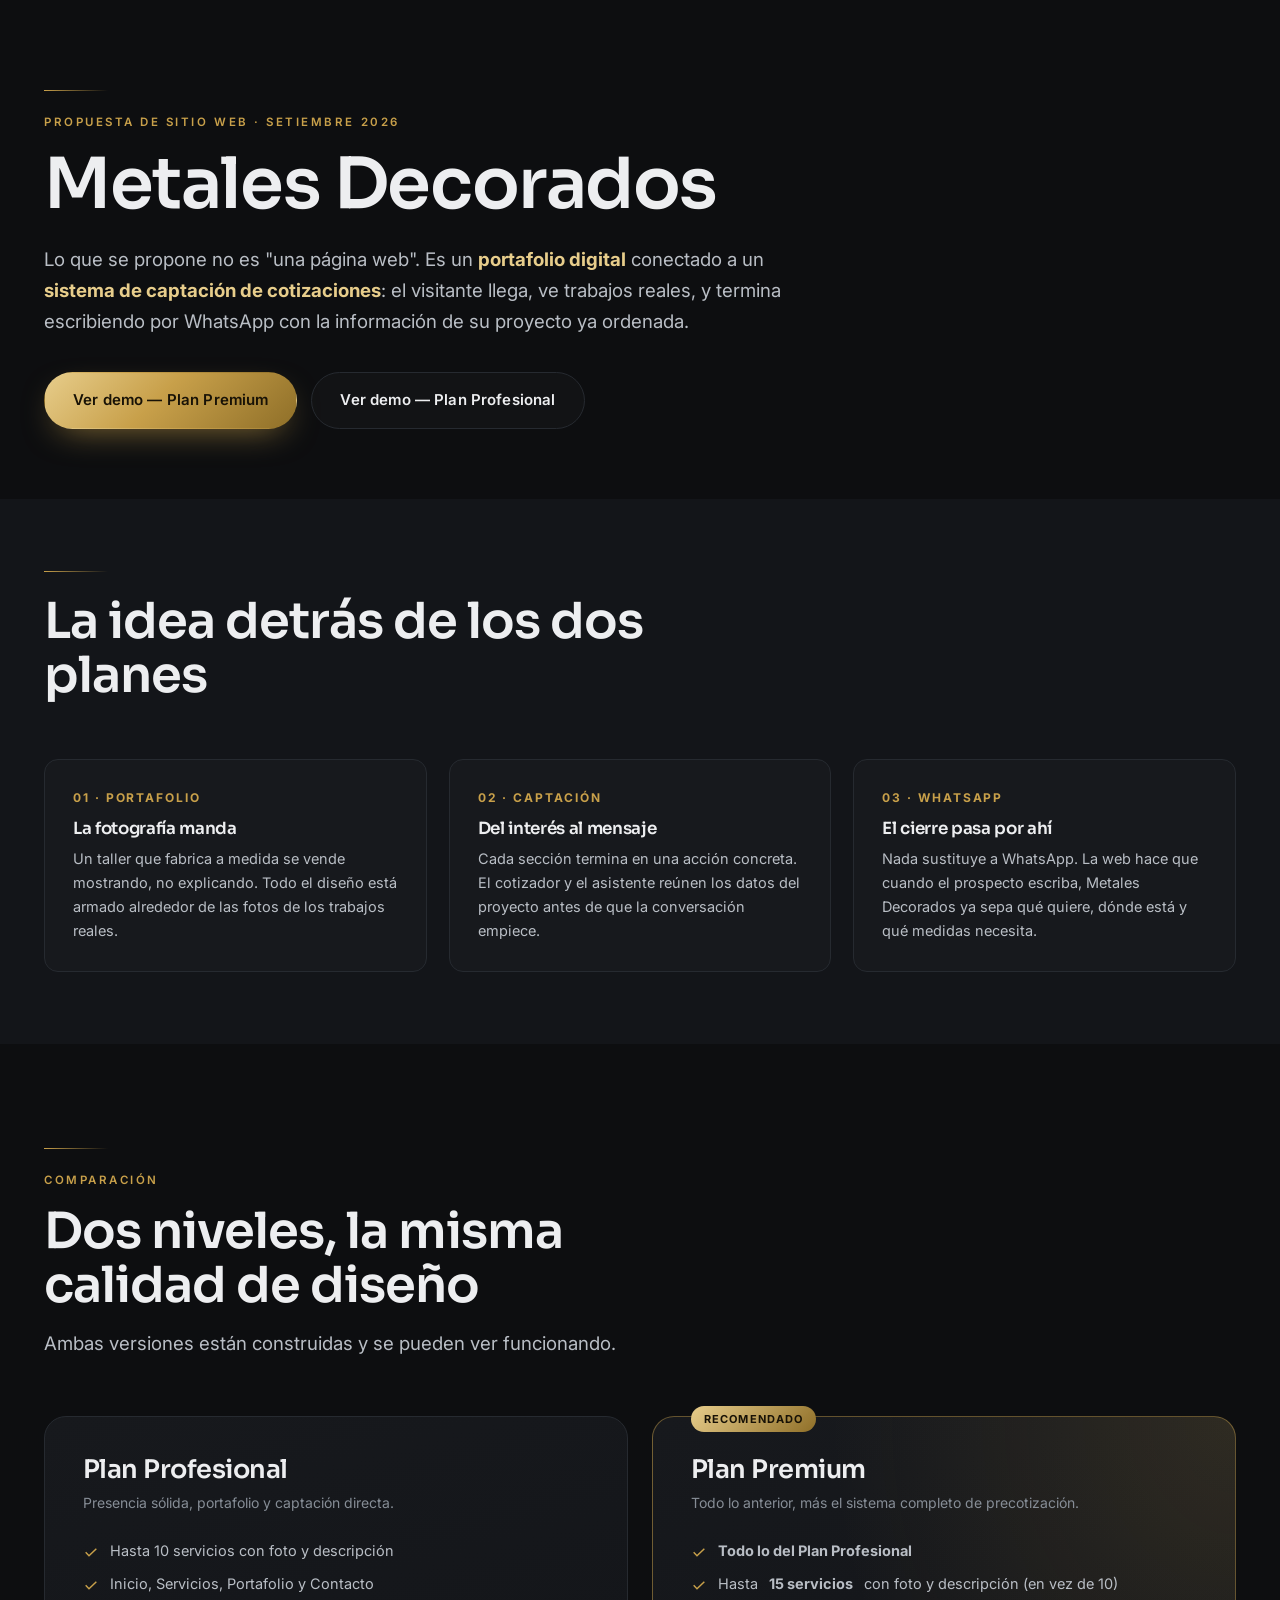
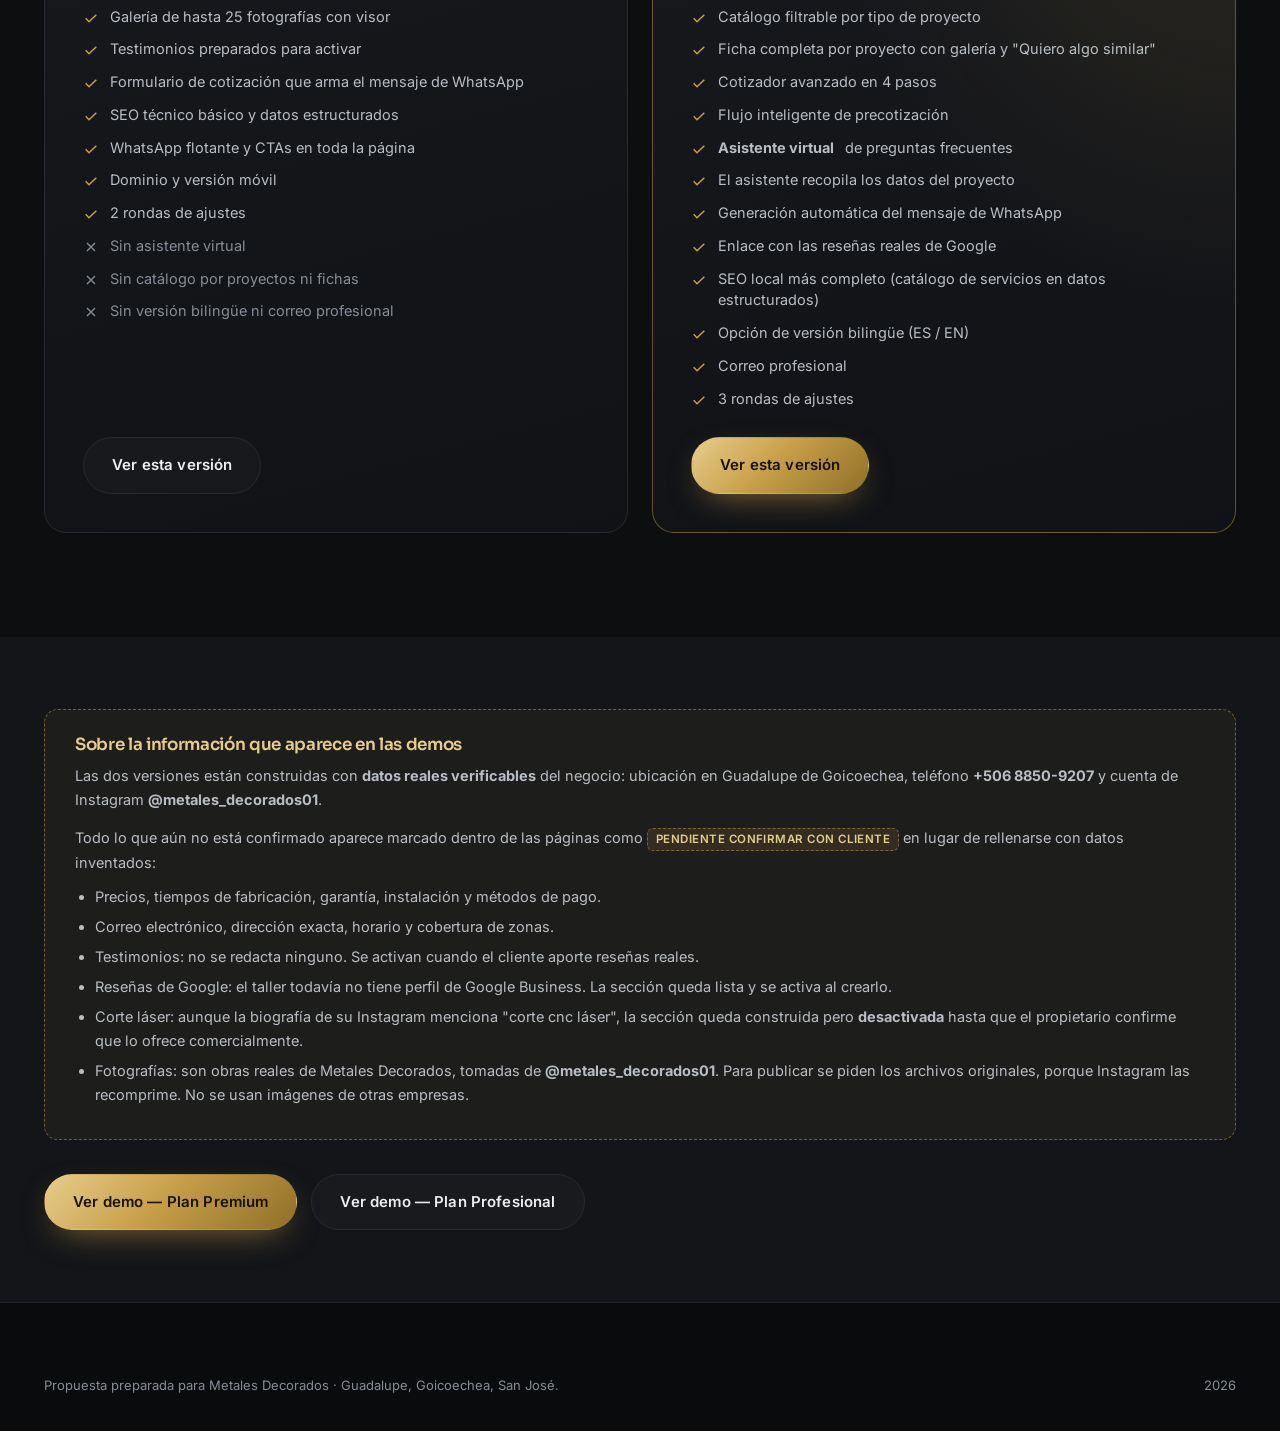
==== index.html @ 017cddbb "Primer commit: Metales Decorados — sitio de hierro forjado y corte CNC láser con demos profesional y" ====
<!DOCTYPE html>
<html lang="es-CR">
<head>
<meta charset="utf-8">
<meta name="viewport" content="width=device-width, initial-scale=1">
<link rel="icon" href="data:image/svg+xml,%3Csvg xmlns='http://www.w3.org/2000/svg' viewBox='0 0 64 64'%3E%3Crect width='64' height='64' rx='14' fill='%2317191d'/%3E%3Ctext x='32' y='42' font-family='Arial,sans-serif' font-size='26' font-weight='700' text-anchor='middle' fill='%23c8a04a'%3EMD%3C/text%3E%3C/svg%3E">
<title>Propuesta web — Metales Decorados</title>
<meta name="robots" content="noindex,nofollow">
<link rel="preconnect" href="https://fonts.googleapis.com">
<link rel="preconnect" href="https://fonts.gstatic.com" crossorigin>
<link href="https://fonts.googleapis.com/css2?family=Sora:wght@400;500;600;700&family=Inter:wght@400;500;600&display=swap" rel="stylesheet">
<link rel="stylesheet" href="assets/core.css">
<style>
  .portada{ padding:90px 0 70px; }
  .planes{ display:grid; grid-template-columns:1fr 1fr; gap:24px; align-items:start; }
  @media (max-width:900px){ .planes{ grid-template-columns:1fr; } }

  .plan{
    border:1px solid var(--line); border-radius:var(--radius-lg); padding:38px;
    background:linear-gradient(165deg,var(--panel),#101216); position:relative;
    display:flex; flex-direction:column; height:100%;
  }
  .plan--top{
    border-color:rgba(200,160,74,.45);
    background:
      radial-gradient(120% 120% at 100% 0%, rgba(200,160,74,.14), transparent 58%),
      linear-gradient(165deg,var(--panel),#101216);
  }
  .plan__badge{
    position:absolute; top:-11px; left:38px;
    background:linear-gradient(135deg,var(--brass-hi),var(--brass-lo)); color:#181206;
    font-size:11px; font-weight:700; letter-spacing:.1em; text-transform:uppercase;
    padding:4px 13px; border-radius:100px;
  }
  .plan h3{ font-size:1.6rem; margin-bottom:8px; }
  .plan__sub{ color:var(--tx-3); font-size:14px; margin:0 0 26px; }
  .plan ul{ list-style:none; margin:0 0 28px; padding:0; display:flex; flex-direction:column; gap:11px; flex:1; }
  .plan li{ display:flex; gap:11px; font-size:14.5px; color:var(--tx-2); line-height:1.5; }
  .plan li svg{ flex:none; margin-top:4px; }
  .plan li.no{ color:var(--tx-3); }
  .plan li.no svg{ color:var(--tx-3); }
  .plan li svg.si{ color:var(--brass); }
  .plan__foot{ display:flex; gap:12px; flex-wrap:wrap; }

  .porque{ display:grid; grid-template-columns:repeat(3,1fr); gap:22px; }
  @media (max-width:820px){ .porque{ grid-template-columns:1fr; } }
  .porque > div{
    border:1px solid var(--line); border-radius:var(--radius); padding:28px;
    background:var(--panel);
  }
  .porque h4{ font-family:var(--ff-display); font-size:1.05rem; margin-bottom:9px; font-weight:600; }
  .porque p{ margin:0; color:var(--tx-2); font-size:14.5px; }
  .porque b{ color:var(--brass); font-size:12px; letter-spacing:.16em; text-transform:uppercase; display:block; margin-bottom:12px; }

  .aviso{
    border:1px dashed rgba(200,160,74,.5); background:rgba(200,160,74,.06);
    border-radius:var(--radius); padding:26px 30px;
  }
  .aviso h4{ font-family:var(--ff-display); color:var(--brass-hi); margin-bottom:10px; font-size:1.05rem; }
  .aviso p{ margin:0 0 8px; color:var(--tx-2); font-size:14.5px; }
  .aviso ul{ margin:10px 0 0; padding-left:20px; color:var(--tx-2); font-size:14.5px; }
  .aviso li{ margin-bottom:6px; }
</style>
</head>
<body>

<section class="section portada">
  <div class="wrap">
    <div class="rule"></div>
    <p class="eyebrow">Propuesta de sitio web · Setiembre 2026</p>
    <h1 class="h-xl" style="max-width:16ch">Metales Decorados</h1>
    <p class="lede" style="margin-top:22px;max-width:62ch">
      Lo que se propone no es "una página web". Es un <b style="color:var(--brass-hi)">portafolio digital</b>
      conectado a un <b style="color:var(--brass-hi)">sistema de captación de cotizaciones</b>: el visitante
      llega, ve trabajos reales, y termina escribiendo por WhatsApp con la información de su proyecto ya ordenada.
    </p>
    <div style="display:flex;gap:14px;flex-wrap:wrap;margin-top:34px">
      <a class="btn btn--primary" href="amedida/index.html">Ver demo — Plan Premium</a>
      <a class="btn btn--ghost" href="profesional/index.html">Ver demo — Plan Profesional</a>
    </div>
  </div>
</section>

<!-- ====================== LA IDEA ====================== -->
<section class="section section--alt section--tight">
  <div class="wrap">
    <div class="sec-head">
      <div class="rule"></div>
      <h2 class="h-lg">La idea detrás de los dos planes</h2>
    </div>
    <div class="porque">
      <div>
        <b>01 · Portafolio</b>
        <h4>La fotografía manda</h4>
        <p>Un taller que fabrica a medida se vende mostrando, no explicando. Todo el diseño está armado
           alrededor de las fotos de los trabajos reales.</p>
      </div>
      <div>
        <b>02 · Captación</b>
        <h4>Del interés al mensaje</h4>
        <p>Cada sección termina en una acción concreta. El cotizador y el asistente reúnen los datos del
           proyecto antes de que la conversación empiece.</p>
      </div>
      <div>
        <b>03 · WhatsApp</b>
        <h4>El cierre pasa por ahí</h4>
        <p>Nada sustituye a WhatsApp. La web hace que cuando el prospecto escriba, Metales Decorados ya
           sepa qué quiere, dónde está y qué medidas necesita.</p>
      </div>
    </div>
  </div>
</section>

<!-- ====================== PLANES ====================== -->
<section class="section">
  <div class="wrap">
    <div class="sec-head">
      <div class="rule"></div>
      <p class="eyebrow">Comparación</p>
      <h2 class="h-lg">Dos niveles, la misma calidad de diseño</h2>
      <p class="lede" style="margin-top:16px">Ambas versiones están construidas y se pueden ver funcionando.</p>
    </div>

    <div class="planes">

      <!-- PROFESIONAL -->
      <div class="plan">
        <h3>Plan Profesional</h3>
        <p class="plan__sub">Presencia sólida, portafolio y captación directa.</p>
        <ul>
          <li><svg class="si" width="16" height="16" viewBox="0 0 24 24" fill="none" stroke="currentColor" stroke-width="2.2"><path d="M4 12.5l5 5L20 7"/></svg> Hasta 10 servicios con foto y descripción</li>
          <li><svg class="si" width="16" height="16" viewBox="0 0 24 24" fill="none" stroke="currentColor" stroke-width="2.2"><path d="M4 12.5l5 5L20 7"/></svg> Inicio, Servicios, Portafolio y Contacto</li>
          <li><svg class="si" width="16" height="16" viewBox="0 0 24 24" fill="none" stroke="currentColor" stroke-width="2.2"><path d="M4 12.5l5 5L20 7"/></svg> Galería de hasta 25 fotografías con visor</li>
          <li><svg class="si" width="16" height="16" viewBox="0 0 24 24" fill="none" stroke="currentColor" stroke-width="2.2"><path d="M4 12.5l5 5L20 7"/></svg> Testimonios preparados para activar</li>
          <li><svg class="si" width="16" height="16" viewBox="0 0 24 24" fill="none" stroke="currentColor" stroke-width="2.2"><path d="M4 12.5l5 5L20 7"/></svg> Formulario de cotización que arma el mensaje de WhatsApp</li>
          <li><svg class="si" width="16" height="16" viewBox="0 0 24 24" fill="none" stroke="currentColor" stroke-width="2.2"><path d="M4 12.5l5 5L20 7"/></svg> SEO técnico básico y datos estructurados</li>
          <li><svg class="si" width="16" height="16" viewBox="0 0 24 24" fill="none" stroke="currentColor" stroke-width="2.2"><path d="M4 12.5l5 5L20 7"/></svg> WhatsApp flotante y CTAs en toda la página</li>
          <li><svg class="si" width="16" height="16" viewBox="0 0 24 24" fill="none" stroke="currentColor" stroke-width="2.2"><path d="M4 12.5l5 5L20 7"/></svg> Dominio y versión móvil</li>
          <li><svg class="si" width="16" height="16" viewBox="0 0 24 24" fill="none" stroke="currentColor" stroke-width="2.2"><path d="M4 12.5l5 5L20 7"/></svg> 2 rondas de ajustes</li>
          <li class="no"><svg width="16" height="16" viewBox="0 0 24 24" fill="none" stroke="currentColor" stroke-width="2"><path d="M6 6l12 12M18 6L6 18"/></svg> Sin asistente virtual</li>
          <li class="no"><svg width="16" height="16" viewBox="0 0 24 24" fill="none" stroke="currentColor" stroke-width="2"><path d="M6 6l12 12M18 6L6 18"/></svg> Sin catálogo por proyectos ni fichas</li>
          <li class="no"><svg width="16" height="16" viewBox="0 0 24 24" fill="none" stroke="currentColor" stroke-width="2"><path d="M6 6l12 12M18 6L6 18"/></svg> Sin versión bilingüe ni correo profesional</li>
        </ul>
        <div class="plan__foot">
          <a class="btn btn--ghost" href="profesional/index.html">Ver esta versión</a>
        </div>
      </div>

      <!-- PREMIUM -->
      <div class="plan plan--top">
        <span class="plan__badge">Recomendado</span>
        <h3>Plan Premium</h3>
        <p class="plan__sub">Todo lo anterior, más el sistema completo de precotización.</p>
        <ul>
          <li><svg class="si" width="16" height="16" viewBox="0 0 24 24" fill="none" stroke="currentColor" stroke-width="2.2"><path d="M4 12.5l5 5L20 7"/></svg> <b>Todo lo del Plan Profesional</b></li>
          <li><svg class="si" width="16" height="16" viewBox="0 0 24 24" fill="none" stroke="currentColor" stroke-width="2.2"><path d="M4 12.5l5 5L20 7"/></svg> Hasta <b>15 servicios</b> con foto y descripción (en vez de 10)</li>
          <li><svg class="si" width="16" height="16" viewBox="0 0 24 24" fill="none" stroke="currentColor" stroke-width="2.2"><path d="M4 12.5l5 5L20 7"/></svg> Catálogo filtrable por tipo de proyecto</li>
          <li><svg class="si" width="16" height="16" viewBox="0 0 24 24" fill="none" stroke="currentColor" stroke-width="2.2"><path d="M4 12.5l5 5L20 7"/></svg> Ficha completa por proyecto con galería y "Quiero algo similar"</li>
          <li><svg class="si" width="16" height="16" viewBox="0 0 24 24" fill="none" stroke="currentColor" stroke-width="2.2"><path d="M4 12.5l5 5L20 7"/></svg> Cotizador avanzado en 4 pasos</li>
          <li><svg class="si" width="16" height="16" viewBox="0 0 24 24" fill="none" stroke="currentColor" stroke-width="2.2"><path d="M4 12.5l5 5L20 7"/></svg> Flujo inteligente de precotización</li>
          <li><svg class="si" width="16" height="16" viewBox="0 0 24 24" fill="none" stroke="currentColor" stroke-width="2.2"><path d="M4 12.5l5 5L20 7"/></svg> <b>Asistente virtual</b> de preguntas frecuentes</li>
          <li><svg class="si" width="16" height="16" viewBox="0 0 24 24" fill="none" stroke="currentColor" stroke-width="2.2"><path d="M4 12.5l5 5L20 7"/></svg> El asistente recopila los datos del proyecto</li>
          <li><svg class="si" width="16" height="16" viewBox="0 0 24 24" fill="none" stroke="currentColor" stroke-width="2.2"><path d="M4 12.5l5 5L20 7"/></svg> Generación automática del mensaje de WhatsApp</li>
          <li><svg class="si" width="16" height="16" viewBox="0 0 24 24" fill="none" stroke="currentColor" stroke-width="2.2"><path d="M4 12.5l5 5L20 7"/></svg> Enlace con las reseñas reales de Google</li>
          <li><svg class="si" width="16" height="16" viewBox="0 0 24 24" fill="none" stroke="currentColor" stroke-width="2.2"><path d="M4 12.5l5 5L20 7"/></svg> SEO local más completo (catálogo de servicios en datos estructurados)</li>
          <li><svg class="si" width="16" height="16" viewBox="0 0 24 24" fill="none" stroke="currentColor" stroke-width="2.2"><path d="M4 12.5l5 5L20 7"/></svg> Opción de versión bilingüe (ES / EN)</li>
          <li><svg class="si" width="16" height="16" viewBox="0 0 24 24" fill="none" stroke="currentColor" stroke-width="2.2"><path d="M4 12.5l5 5L20 7"/></svg> Correo profesional</li>
          <li><svg class="si" width="16" height="16" viewBox="0 0 24 24" fill="none" stroke="currentColor" stroke-width="2.2"><path d="M4 12.5l5 5L20 7"/></svg> 3 rondas de ajustes</li>
        </ul>
        <div class="plan__foot">
          <a class="btn btn--primary" href="amedida/index.html">Ver esta versión</a>
        </div>
      </div>

    </div>
  </div>
</section>

<!-- ====================== NOTA DE HONESTIDAD ====================== -->
<section class="section section--alt section--tight">
  <div class="wrap">
    <div class="aviso">
      <h4>Sobre la información que aparece en las demos</h4>
      <p>Las dos versiones están construidas con <b>datos reales verificables</b> del negocio: ubicación en
         Guadalupe de Goicoechea, teléfono <b>+506 8850-9207</b> y cuenta de Instagram
         <b>@metales_decorados01</b>.</p>
      <p style="margin-top:14px">Todo lo que aún no está confirmado aparece marcado dentro de las páginas como
         <span class="pend">PENDIENTE CONFIRMAR CON CLIENTE</span> en lugar de rellenarse con datos inventados:</p>
      <ul>
        <li>Precios, tiempos de fabricación, garantía, instalación y métodos de pago.</li>
        <li>Correo electrónico, dirección exacta, horario y cobertura de zonas.</li>
        <li>Testimonios: no se redacta ninguno. Se activan cuando el cliente aporte reseñas reales.</li>
        <li>Reseñas de Google: el taller todavía no tiene perfil de Google Business. La sección queda
            lista y se activa al crearlo.</li>
        <li>Corte láser: aunque la biografía de su Instagram menciona "corte cnc láser", la sección queda
            construida pero <b>desactivada</b> hasta que el propietario confirme que lo ofrece comercialmente.</li>
        <li>Fotografías: son obras reales de Metales Decorados, tomadas de <b>@metales_decorados01</b>. Para
            publicar se piden los archivos originales, porque Instagram las recomprime. No se usan imágenes
            de otras empresas.</li>
      </ul>
    </div>

    <div style="display:flex;gap:14px;flex-wrap:wrap;margin-top:34px">
      <a class="btn btn--primary" href="amedida/index.html">Ver demo — Plan Premium</a>
      <a class="btn btn--ghost" href="profesional/index.html">Ver demo — Plan Profesional</a>
    </div>
  </div>
</section>

<footer class="ftr">
  <div class="wrap">
    <div class="ftr__bot" style="border-top:0;padding-top:0">
      <span>Propuesta preparada para Metales Decorados · Guadalupe, Goicoechea, San José.</span>
      <span><span data-year>2026</span></span>
    </div>
  </div>
</footer>

<script>
  document.querySelector('[data-year]').textContent = new Date().getFullYear();
</script>
</body>
</html>
---- assets/core.css ----
/* ==========================================================================
   METALES DECORADOS — Sistema visual base
   Direccion: acero oscuro + laton. Fotografia protagonista, tipografia amplia.
   ========================================================================== */

:root{
  /* Superficies */
  --bg:            #0d0e10;
  --bg-2:          #131519;
  --panel:         #17191d;
  --panel-2:       #1d2025;
  --line:          #262a30;
  --line-soft:     #1f2329;

  /* Texto */
  --tx:            #edeef0;
  --tx-2:          #b9bec5;
  --tx-3:          #868d96;

  /* Laton / acento */
  --brass:         #c8a04a;
  --brass-hi:      #e7cd8b;
  --brass-lo:      #8f6f28;
  --brass-glow:    rgba(200,160,74,.16);

  /* Utilidad */
  --wa:            #25d366;
  --radius:        14px;
  --radius-lg:     22px;
  --shadow:        0 24px 60px -24px rgba(0,0,0,.85);
  --maxw:          1240px;
  --ease:          cubic-bezier(.22,.61,.36,1);

  --ff-display:    'Sora', 'Segoe UI', system-ui, sans-serif;
  --ff-body:       'Inter', 'Segoe UI', system-ui, sans-serif;
}

*,*::before,*::after{ box-sizing:border-box; }
/* [hidden] debe ganarle a cualquier display de clase (visor, tarjetas desactivadas) */
[hidden]{ display:none !important; }
html{ scroll-behavior:smooth; -webkit-text-size-adjust:100%; }
body{
  margin:0; background:var(--bg); color:var(--tx);
  font-family:var(--ff-body); font-size:16px; line-height:1.65;
  -webkit-font-smoothing:antialiased; overflow-x:hidden;
}
img{ max-width:100%; display:block; }
a{ color:inherit; text-decoration:none; }
button{ font:inherit; color:inherit; cursor:pointer; }
h1,h2,h3,h4{ font-family:var(--ff-display); font-weight:600; line-height:1.1; letter-spacing:-.02em; margin:0; }

.wrap{ width:100%; max-width:var(--maxw); margin:0 auto; padding:0 24px; }
.section{ padding:104px 0; position:relative; }
.section--tight{ padding:72px 0; }
.section--alt{ background:var(--bg-2); }

/* Filete de laton: detalle recurrente inspirado en el metal */
.rule{ height:1px; width:64px; background:linear-gradient(90deg,var(--brass),transparent); margin-bottom:22px; }

.eyebrow{
  font-size:11.5px; letter-spacing:.22em; text-transform:uppercase;
  color:var(--brass); font-weight:600; margin:0 0 14px;
}
.h-xl{ font-size:clamp(2.4rem,6vw,4.4rem); }
.h-lg{ font-size:clamp(2rem,4.2vw,3.1rem); }
.h-md{ font-size:clamp(1.35rem,2.4vw,1.75rem); }
.lede{ color:var(--tx-2); font-size:clamp(1rem,1.5vw,1.17rem); max-width:58ch; }
.muted{ color:var(--tx-3); }
.sec-head{ margin-bottom:56px; max-width:70ch; }

/* ---------- Botones ---------- */
.btn{
  display:inline-flex; align-items:center; justify-content:center; gap:10px;
  padding:15px 28px; border-radius:100px; border:1px solid transparent;
  font-weight:600; font-size:15px; letter-spacing:.01em; white-space:nowrap;
  transition:transform .35s var(--ease), background .3s, border-color .3s, box-shadow .3s;
}
.btn:hover{ transform:translateY(-2px); }
.btn:active{ transform:translateY(0); }
.btn--primary{
  background:linear-gradient(135deg,var(--brass-hi),var(--brass) 45%,var(--brass-lo));
  color:#181206; box-shadow:0 12px 34px -14px rgba(200,160,74,.75);
}
.btn--primary:hover{ box-shadow:0 18px 44px -14px rgba(200,160,74,.9); }
.btn--ghost{ border-color:var(--line); background:rgba(255,255,255,.02); color:var(--tx); }
.btn--ghost:hover{ border-color:var(--brass); background:var(--brass-glow); }
.btn--wa{ background:var(--wa); color:#04240f; box-shadow:0 12px 34px -14px rgba(37,211,102,.7); }
.btn--sm{ padding:11px 20px; font-size:13.5px; }
.btn--block{ width:100%; }

/* ---------- Header ---------- */
.hdr{
  position:fixed; inset:0 0 auto 0; z-index:80; padding:18px 0;
  transition:background .35s, padding .35s, border-color .35s, backdrop-filter .35s;
  border-bottom:1px solid transparent;
}
.hdr.is-stuck{
  background:rgba(13,14,16,.85); backdrop-filter:blur(14px) saturate(1.4);
  border-bottom-color:var(--line-soft); padding:11px 0;
}
.hdr__in{ display:flex; align-items:center; justify-content:space-between; gap:24px; }
.brand{ display:flex; align-items:center; gap:12px; flex:none; }
.brand__mark{
  width:38px; height:38px; border-radius:9px; flex:none;
  background:linear-gradient(140deg,#2a2d33,#101215);
  border:1px solid var(--line); display:grid; place-items:center;
}
.brand__mark span{
  font-family:var(--ff-display); font-weight:700; font-size:15px;
  background:linear-gradient(140deg,var(--brass-hi),var(--brass-lo));
  -webkit-background-clip:text; background-clip:text; color:transparent;
}
.brand__tx{ display:flex; flex-direction:column; line-height:1.15; white-space:nowrap; }
.brand__tx b{ font-family:var(--ff-display); font-size:15px; font-weight:600; letter-spacing:.01em; }
.brand__tx small{ font-size:10.5px; letter-spacing:.16em; text-transform:uppercase; color:var(--tx-3); }

.nav{ display:flex; align-items:center; gap:30px; }
.nav a{ white-space:nowrap; }
.nav a{ font-size:14.5px; color:var(--tx-2); transition:color .25s; position:relative; }
.nav a::after{
  content:''; position:absolute; left:0; bottom:-6px; height:1px; width:0;
  background:var(--brass); transition:width .3s var(--ease);
}
.nav a:hover{ color:var(--tx); } .nav a:hover::after{ width:100%; }
.hdr__cta{ display:flex; align-items:center; gap:12px; }

.burger{ display:none; background:none; border:0; padding:8px; }
.burger span{ display:block; width:22px; height:1.5px; background:var(--tx); margin:5px 0; transition:.3s var(--ease); }
.burger.is-open span:nth-child(1){ transform:translateY(6.5px) rotate(45deg); }
.burger.is-open span:nth-child(2){ opacity:0; }
.burger.is-open span:nth-child(3){ transform:translateY(-6.5px) rotate(-45deg); }

@media (max-width:1150px){ .nav{ gap:20px; } .nav a{ font-size:13.5px; } }

@media (max-width:960px){
  .nav{
    position:fixed; inset:0; flex-direction:column; justify-content:center; gap:8px;
    background:rgba(13,14,16,.97); backdrop-filter:blur(20px);
    opacity:0; pointer-events:none; transition:opacity .3s;
  }
  .nav.is-open{ opacity:1; pointer-events:auto; }
  .nav a{ font-size:24px; font-family:var(--ff-display); padding:12px; color:var(--tx); }
  .burger{ display:block; z-index:90; }
  .hdr__cta .btn{ display:none; }
}

/* Celulares: marca, controles y menu tienen que caber en una fila. Si no
   alcanza, el nombre se recorta en lugar de empujar el menu fuera de pantalla. */
@media (max-width:480px){
  .hdr__in{ padding:0 16px; gap:8px; }
  .hdr .brand{ flex:0 1 auto; min-width:0; gap:10px; }
  .hdr .brand__tx{ min-width:0; overflow:hidden; }
  .hdr .brand__tx b{ overflow:hidden; text-overflow:ellipsis; }
  .hdr__cta{ flex:none; gap:6px; }
}

/* ---------- Hero ---------- */
.hero{ position:relative; min-height:100svh; display:flex; align-items:center; padding:140px 0 80px; overflow:hidden; }
.hero__bg{ position:absolute; inset:0; z-index:0; }
.hero__bg img{ width:100%; height:100%; object-fit:cover; }
.hero__bg::after{
  content:''; position:absolute; inset:0;
  background:
    linear-gradient(90deg, rgba(13,14,16,.96) 0%, rgba(13,14,16,.82) 42%, rgba(13,14,16,.45) 75%, rgba(13,14,16,.72) 100%),
    linear-gradient(180deg, rgba(13,14,16,.7) 0%, transparent 30%, rgba(13,14,16,.9) 100%);
}
.hero__in{ position:relative; z-index:2; max-width:760px; }
.hero h1{ margin:0 0 22px; }
.hero h1 em{
  font-style:normal;
  background:linear-gradient(120deg,var(--brass-hi),var(--brass) 60%,var(--brass-lo));
  -webkit-background-clip:text; background-clip:text; color:transparent;
}
.hero .lede{ margin:0 0 36px; font-size:clamp(1.02rem,1.7vw,1.24rem); }
.hero__btns{ display:flex; flex-wrap:wrap; gap:14px; }
.hero__scroll{
  position:absolute; left:50%; bottom:28px; transform:translateX(-50%); z-index:2;
  font-size:10.5px; letter-spacing:.2em; text-transform:uppercase; color:var(--tx-3);
  display:flex; flex-direction:column; align-items:center; gap:10px;
}
.hero__scroll i{ width:1px; height:36px; background:linear-gradient(var(--brass),transparent); animation:pulse 2.4s infinite; }
@keyframes pulse{ 0%,100%{opacity:.25} 50%{opacity:1} }

/* ---------- Barra de datos ---------- */
.strip{ border-top:1px solid var(--line-soft); border-bottom:1px solid var(--line-soft); background:var(--bg-2); }
.strip__grid{ display:grid; grid-template-columns:repeat(4,1fr); }
.strip__i{ padding:30px 26px; border-right:1px solid var(--line-soft); }
.strip__i:last-child{ border-right:0; }
.strip__i b{ display:block; font-family:var(--ff-display); font-size:1.15rem; margin-bottom:3px; }
.strip__i span{ font-size:13px; color:var(--tx-3); }
@media (max-width:860px){
  .strip__grid{ grid-template-columns:1fr 1fr; }
  .strip__i:nth-child(2n){ border-right:0; }
  .strip__i{ border-bottom:1px solid var(--line-soft); }
}

/* ---------- Rejilla y tarjetas ---------- */
.grid{ display:grid; gap:22px; }
.grid--3{ grid-template-columns:repeat(3,1fr); }
.grid--2{ grid-template-columns:repeat(2,1fr); }
@media (max-width:960px){ .grid--3{ grid-template-columns:repeat(2,1fr); } }
@media (max-width:640px){ .grid--3,.grid--2{ grid-template-columns:1fr; } }

.card{
  position:relative; border:1px solid var(--line); border-radius:var(--radius-lg);
  overflow:hidden; background:var(--panel); display:flex; flex-direction:column;
  transition:transform .5s var(--ease), border-color .4s, box-shadow .5s;
}
.card:hover{ transform:translateY(-6px); border-color:rgba(200,160,74,.45); box-shadow:var(--shadow); }
.card__media{ position:relative; aspect-ratio:4/3; overflow:hidden; background:var(--panel-2); }
.card__media img{ width:100%; height:100%; object-fit:cover; transition:transform .8s var(--ease); }
.card:hover .card__media img{ transform:scale(1.06); }
.card__body{ padding:26px; display:flex; flex-direction:column; gap:12px; flex:1; }
.card__body h3{ font-size:1.28rem; }
.card__body p{ margin:0; color:var(--tx-2); font-size:14.7px; flex:1; }
.card__link{
  display:inline-flex; align-items:center; gap:8px; font-size:13.5px; font-weight:600;
  color:var(--brass); margin-top:4px; background:none; border:0; padding:0; text-align:left;
}
.card__link svg{ transition:transform .35s var(--ease); }
.card:hover .card__link svg{ transform:translateX(5px); }

.tag{
  position:absolute; top:14px; left:14px; z-index:2;
  background:rgba(13,14,16,.78); backdrop-filter:blur(8px);
  border:1px solid var(--line); border-radius:100px;
  padding:6px 13px; font-size:11px; letter-spacing:.1em; text-transform:uppercase; color:var(--tx-2);
}

/* ---------- Placeholders de fotografia ---------- */
.ph{
  position:absolute; inset:0;
  display:flex; flex-direction:column; align-items:center; justify-content:center; gap:8px;
  background:repeating-linear-gradient(135deg, #1a1d21 0 12px, #16181c 12px 24px);
  border:1px dashed rgba(200,160,74,.35); color:var(--brass);
  text-align:center; padding:20px;
}
.ph b{ font-family:var(--ff-display); font-size:11.5px; letter-spacing:.16em; text-transform:uppercase; }
.ph span{ font-size:12px; color:var(--tx-3); max-width:26ch; line-height:1.4; }
.ph svg{ opacity:.45; }

/* ---------- Bloque CTA ---------- */
.cta-band{
  border:1px solid var(--line); border-radius:var(--radius-lg); padding:52px;
  background:
    radial-gradient(120% 160% at 88% 0%, rgba(200,160,74,.14), transparent 58%),
    linear-gradient(160deg,var(--panel),#101216);
  display:flex; align-items:center; justify-content:space-between; gap:36px; flex-wrap:wrap;
}
.cta-band h2{ margin-bottom:10px; }
.cta-band p{ margin:0; color:var(--tx-2); max-width:52ch; }
.cta-band__btns{ display:flex; gap:12px; flex-wrap:wrap; }

/* ---------- Formularios ---------- */
.field{ display:flex; flex-direction:column; gap:8px; margin-bottom:18px; }
.field label{ font-size:13px; font-weight:600; color:var(--tx-2); letter-spacing:.01em; }
.field label i{ color:var(--brass); font-style:normal; }
.input, .select, .textarea{
  width:100%; padding:14px 16px; background:#101216; color:var(--tx);
  border:1px solid var(--line); border-radius:11px; font:inherit; font-size:15px;
  transition:border-color .25s, box-shadow .25s;
}
.input:focus,.select:focus,.textarea:focus{
  outline:none; border-color:var(--brass); box-shadow:0 0 0 3px var(--brass-glow);
}
.textarea{ min-height:120px; resize:vertical; }
.select{
  appearance:none;
  background-image:url("data:image/svg+xml,%3Csvg xmlns='http://www.w3.org/2000/svg' width='12' height='8'%3E%3Cpath d='M1 1l5 5 5-5' stroke='%23868d96' stroke-width='1.6' fill='none' stroke-linecap='round'/%3E%3C/svg%3E");
  background-repeat:no-repeat; background-position:right 16px center; padding-right:42px;
}
.hint{ font-size:12.5px; color:var(--tx-3); }
.form-grid{ display:grid; grid-template-columns:1fr 1fr; gap:0 18px; }
@media (max-width:640px){ .form-grid{ grid-template-columns:1fr; } }

/* Seleccion tipo chip */
.chips{ display:grid; grid-template-columns:repeat(auto-fit,minmax(148px,1fr)); gap:10px; }
.chip{
  border:1px solid var(--line); background:#101216; border-radius:12px;
  padding:16px 14px; text-align:center; font-size:14px; font-weight:500;
  transition:all .3s var(--ease); display:flex; flex-direction:column; align-items:center; gap:9px;
}
.chip svg{ color:var(--tx-3); transition:color .3s; }
.chip:hover{ border-color:rgba(200,160,74,.5); transform:translateY(-2px); }
.chip.is-on{ border-color:var(--brass); background:var(--brass-glow); color:var(--brass-hi); }
.chip.is-on svg{ color:var(--brass); }

/* ---------- WhatsApp flotante ---------- */
.wa-float{
  position:fixed; right:22px; bottom:22px; z-index:70;
  width:58px; height:58px; border-radius:50%; background:var(--wa);
  display:grid; place-items:center; color:#04240f;
  box-shadow:0 14px 34px -10px rgba(37,211,102,.6); border:0;
}
.wa-float::after{
  content:''; position:absolute; inset:-6px; border-radius:50%;
  border:1.5px solid rgba(37,211,102,.4); animation:ring 2.6s infinite;
}
@keyframes ring{ 0%{transform:scale(.9);opacity:.9} 70%{transform:scale(1.25);opacity:0} 100%{opacity:0} }

/* ---------- Footer ---------- */
.ftr{ background:#0a0b0d; border-top:1px solid var(--line-soft); padding:72px 0 34px; }
.ftr__grid{ display:grid; grid-template-columns:1.6fr 1fr 1fr; gap:44px; margin-bottom:48px; }
@media (max-width:800px){ .ftr__grid{ grid-template-columns:1fr; gap:34px; } }
.ftr h4{ font-size:12px; letter-spacing:.18em; text-transform:uppercase; color:var(--tx-3); margin-bottom:16px; font-weight:600; }
.ftr ul{ list-style:none; margin:0; padding:0; display:flex; flex-direction:column; gap:10px; }
.ftr a{ color:var(--tx-2); font-size:14.5px; transition:color .25s; }
.ftr a:hover{ color:var(--brass); }
.ftr__bot{ border-top:1px solid var(--line-soft); padding-top:26px; display:flex; justify-content:space-between; gap:16px; flex-wrap:wrap; font-size:13px; color:var(--tx-3); }

/* ---------- Marcas de propuesta / pendientes ---------- */
.devnote{
  border-left:2px solid var(--brass); background:rgba(200,160,74,.07);
  padding:12px 16px; border-radius:0 10px 10px 0; font-size:13px; color:var(--tx-2);
  margin:18px 0;
}
.devnote b{ color:var(--brass); }
.pend{
  display:inline-block; background:rgba(200,160,74,.12); border:1px dashed rgba(200,160,74,.5);
  color:var(--brass-hi); border-radius:6px; padding:1px 8px; font-size:11.5px;
  letter-spacing:.04em; font-weight:600; white-space:nowrap;
}

/* Cinta superior que identifica la propuesta (se elimina al publicar) */
.demo-bar{
  position:fixed; top:0; left:0; right:0; z-index:100;
  background:linear-gradient(90deg,var(--brass-lo),var(--brass));
  color:#1a1305; font-size:12px; font-weight:600; text-align:center; padding:5px 12px;
  letter-spacing:.02em; line-height:16px;
  /* Siempre en una linea (26px): el header se coloca justo debajo.
     En celular el texto largo se recorta en vez de tapar el header. */
  white-space:nowrap; overflow:hidden; text-overflow:ellipsis;
}
body.has-demo-bar .hdr{ top:26px; }
body.has-demo-bar{ padding-top:26px; }

/* ---------- Animaciones de entrada ---------- */
.rv{ opacity:0; transform:translateY(26px); transition:opacity .8s var(--ease), transform .8s var(--ease); }
.rv.in{ opacity:1; transform:none; }
@media (prefers-reduced-motion:reduce){
  .rv{ opacity:1; transform:none; transition:none; }
  *{ animation:none !important; scroll-behavior:auto !important; }
}
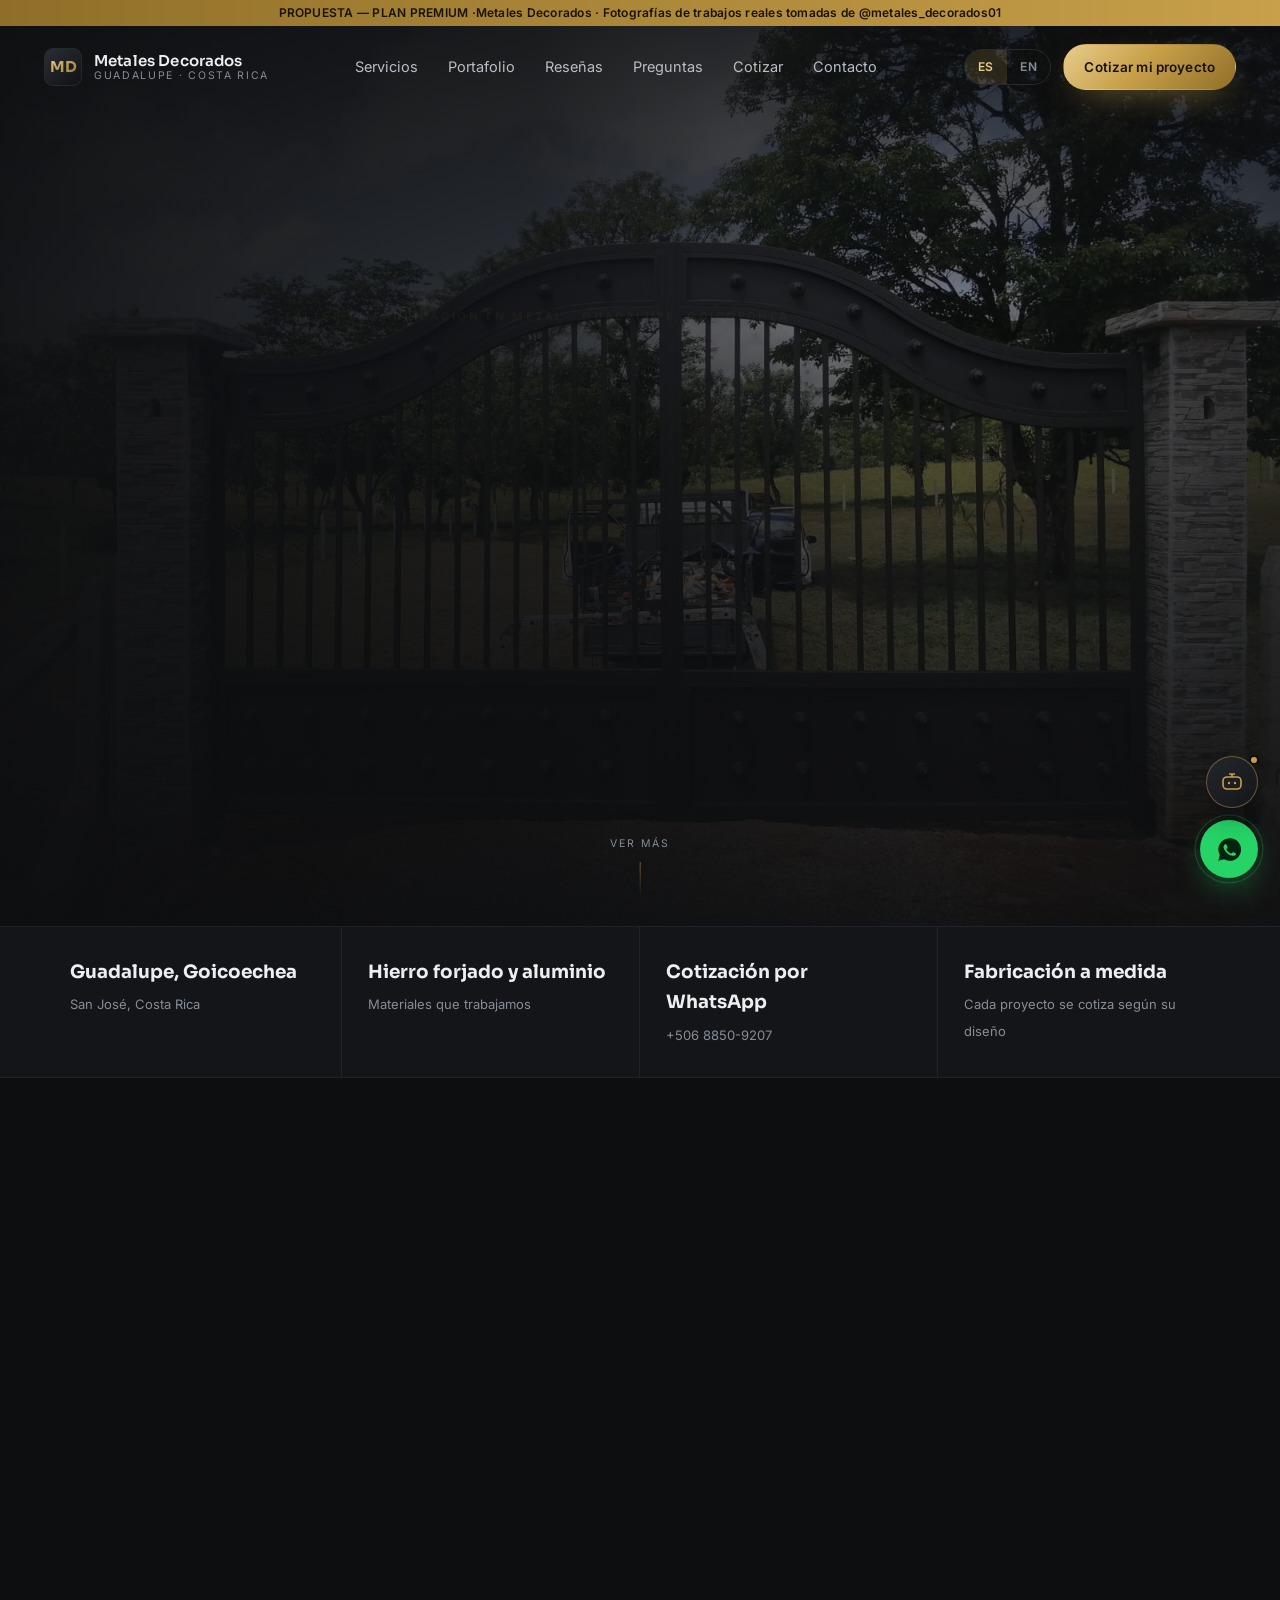
==== commit c88c1adb: "Sitio solo Plan Premium: fotos reales del cliente y dominio propio - Se elimina la demo profesional/" ====
--- a/index.html
+++ b/index.html
@@ -3,221 +3,12 @@
 <head>
 <meta charset="utf-8">
 <meta name="viewport" content="width=device-width, initial-scale=1">
-<link rel="icon" href="data:image/svg+xml,%3Csvg xmlns='http://www.w3.org/2000/svg' viewBox='0 0 64 64'%3E%3Crect width='64' height='64' rx='14' fill='%2317191d'/%3E%3Ctext x='32' y='42' font-family='Arial,sans-serif' font-size='26' font-weight='700' text-anchor='middle' fill='%23c8a04a'%3EMD%3C/text%3E%3C/svg%3E">
-<title>Propuesta web — Metales Decorados</title>
+<meta http-equiv="refresh" content="0; url=amedida/index.html">
+<link rel="canonical" href="https://metalesdecorados.com/">
 <meta name="robots" content="noindex,nofollow">
-<link rel="preconnect" href="https://fonts.googleapis.com">
-<link rel="preconnect" href="https://fonts.gstatic.com" crossorigin>
-<link href="https://fonts.googleapis.com/css2?family=Sora:wght@400;500;600;700&family=Inter:wght@400;500;600&display=swap" rel="stylesheet">
-<link rel="stylesheet" href="assets/core.css">
-<style>
-  .portada{ padding:90px 0 70px; }
-  .planes{ display:grid; grid-template-columns:1fr 1fr; gap:24px; align-items:start; }
-  @media (max-width:900px){ .planes{ grid-template-columns:1fr; } }
-
-  .plan{
-    border:1px solid var(--line); border-radius:var(--radius-lg); padding:38px;
-    background:linear-gradient(165deg,var(--panel),#101216); position:relative;
-    display:flex; flex-direction:column; height:100%;
-  }
-  .plan--top{
-    border-color:rgba(200,160,74,.45);
-    background:
-      radial-gradient(120% 120% at 100% 0%, rgba(200,160,74,.14), transparent 58%),
-      linear-gradient(165deg,var(--panel),#101216);
-  }
-  .plan__badge{
-    position:absolute; top:-11px; left:38px;
-    background:linear-gradient(135deg,var(--brass-hi),var(--brass-lo)); color:#181206;
-    font-size:11px; font-weight:700; letter-spacing:.1em; text-transform:uppercase;
-    padding:4px 13px; border-radius:100px;
-  }
-  .plan h3{ font-size:1.6rem; margin-bottom:8px; }
-  .plan__sub{ color:var(--tx-3); font-size:14px; margin:0 0 26px; }
-  .plan ul{ list-style:none; margin:0 0 28px; padding:0; display:flex; flex-direction:column; gap:11px; flex:1; }
-  .plan li{ display:flex; gap:11px; font-size:14.5px; color:var(--tx-2); line-height:1.5; }
-  .plan li svg{ flex:none; margin-top:4px; }
-  .plan li.no{ color:var(--tx-3); }
-  .plan li.no svg{ color:var(--tx-3); }
-  .plan li svg.si{ color:var(--brass); }
-  .plan__foot{ display:flex; gap:12px; flex-wrap:wrap; }
-
-  .porque{ display:grid; grid-template-columns:repeat(3,1fr); gap:22px; }
-  @media (max-width:820px){ .porque{ grid-template-columns:1fr; } }
-  .porque > div{
-    border:1px solid var(--line); border-radius:var(--radius); padding:28px;
-    background:var(--panel);
-  }
-  .porque h4{ font-family:var(--ff-display); font-size:1.05rem; margin-bottom:9px; font-weight:600; }
-  .porque p{ margin:0; color:var(--tx-2); font-size:14.5px; }
-  .porque b{ color:var(--brass); font-size:12px; letter-spacing:.16em; text-transform:uppercase; display:block; margin-bottom:12px; }
-
-  .aviso{
-    border:1px dashed rgba(200,160,74,.5); background:rgba(200,160,74,.06);
-    border-radius:var(--radius); padding:26px 30px;
-  }
-  .aviso h4{ font-family:var(--ff-display); color:var(--brass-hi); margin-bottom:10px; font-size:1.05rem; }
-  .aviso p{ margin:0 0 8px; color:var(--tx-2); font-size:14.5px; }
-  .aviso ul{ margin:10px 0 0; padding-left:20px; color:var(--tx-2); font-size:14.5px; }
-  .aviso li{ margin-bottom:6px; }
-</style>
+<title>Metales Decorados</title>
 </head>
 <body>
-
-<section class="section portada">
-  <div class="wrap">
-    <div class="rule"></div>
-    <p class="eyebrow">Propuesta de sitio web · Setiembre 2026</p>
-    <h1 class="h-xl" style="max-width:16ch">Metales Decorados</h1>
-    <p class="lede" style="margin-top:22px;max-width:62ch">
-      Lo que se propone no es "una página web". Es un <b style="color:var(--brass-hi)">portafolio digital</b>
-      conectado a un <b style="color:var(--brass-hi)">sistema de captación de cotizaciones</b>: el visitante
-      llega, ve trabajos reales, y termina escribiendo por WhatsApp con la información de su proyecto ya ordenada.
-    </p>
-    <div style="display:flex;gap:14px;flex-wrap:wrap;margin-top:34px">
-      <a class="btn btn--primary" href="amedida/index.html">Ver demo — Plan Premium</a>
-      <a class="btn btn--ghost" href="profesional/index.html">Ver demo — Plan Profesional</a>
-    </div>
-  </div>
-</section>
-
-<!-- ====================== LA IDEA ====================== -->
-<section class="section section--alt section--tight">
-  <div class="wrap">
-    <div class="sec-head">
-      <div class="rule"></div>
-      <h2 class="h-lg">La idea detrás de los dos planes</h2>
-    </div>
-    <div class="porque">
-      <div>
-        <b>01 · Portafolio</b>
-        <h4>La fotografía manda</h4>
-        <p>Un taller que fabrica a medida se vende mostrando, no explicando. Todo el diseño está armado
-           alrededor de las fotos de los trabajos reales.</p>
-      </div>
-      <div>
-        <b>02 · Captación</b>
-        <h4>Del interés al mensaje</h4>
-        <p>Cada sección termina en una acción concreta. El cotizador y el asistente reúnen los datos del
-           proyecto antes de que la conversación empiece.</p>
-      </div>
-      <div>
-        <b>03 · WhatsApp</b>
-        <h4>El cierre pasa por ahí</h4>
-        <p>Nada sustituye a WhatsApp. La web hace que cuando el prospecto escriba, Metales Decorados ya
-           sepa qué quiere, dónde está y qué medidas necesita.</p>
-      </div>
-    </div>
-  </div>
-</section>
-
-<!-- ====================== PLANES ====================== -->
-<section class="section">
-  <div class="wrap">
-    <div class="sec-head">
-      <div class="rule"></div>
-      <p class="eyebrow">Comparación</p>
-      <h2 class="h-lg">Dos niveles, la misma calidad de diseño</h2>
-      <p class="lede" style="margin-top:16px">Ambas versiones están construidas y se pueden ver funcionando.</p>
-    </div>
-
-    <div class="planes">
-
-      <!-- PROFESIONAL -->
-      <div class="plan">
-        <h3>Plan Profesional</h3>
-        <p class="plan__sub">Presencia sólida, portafolio y captación directa.</p>
-        <ul>
-          <li><svg class="si" width="16" height="16" viewBox="0 0 24 24" fill="none" stroke="currentColor" stroke-width="2.2"><path d="M4 12.5l5 5L20 7"/></svg> Hasta 10 servicios con foto y descripción</li>
-          <li><svg class="si" width="16" height="16" viewBox="0 0 24 24" fill="none" stroke="currentColor" stroke-width="2.2"><path d="M4 12.5l5 5L20 7"/></svg> Inicio, Servicios, Portafolio y Contacto</li>
-          <li><svg class="si" width="16" height="16" viewBox="0 0 24 24" fill="none" stroke="currentColor" stroke-width="2.2"><path d="M4 12.5l5 5L20 7"/></svg> Galería de hasta 25 fotografías con visor</li>
-          <li><svg class="si" width="16" height="16" viewBox="0 0 24 24" fill="none" stroke="currentColor" stroke-width="2.2"><path d="M4 12.5l5 5L20 7"/></svg> Testimonios preparados para activar</li>
-          <li><svg class="si" width="16" height="16" viewBox="0 0 24 24" fill="none" stroke="currentColor" stroke-width="2.2"><path d="M4 12.5l5 5L20 7"/></svg> Formulario de cotización que arma el mensaje de WhatsApp</li>
-          <li><svg class="si" width="16" height="16" viewBox="0 0 24 24" fill="none" stroke="currentColor" stroke-width="2.2"><path d="M4 12.5l5 5L20 7"/></svg> SEO técnico básico y datos estructurados</li>
-          <li><svg class="si" width="16" height="16" viewBox="0 0 24 24" fill="none" stroke="currentColor" stroke-width="2.2"><path d="M4 12.5l5 5L20 7"/></svg> WhatsApp flotante y CTAs en toda la página</li>
-          <li><svg class="si" width="16" height="16" viewBox="0 0 24 24" fill="none" stroke="currentColor" stroke-width="2.2"><path d="M4 12.5l5 5L20 7"/></svg> Dominio y versión móvil</li>
-          <li><svg class="si" width="16" height="16" viewBox="0 0 24 24" fill="none" stroke="currentColor" stroke-width="2.2"><path d="M4 12.5l5 5L20 7"/></svg> 2 rondas de ajustes</li>
-          <li class="no"><svg width="16" height="16" viewBox="0 0 24 24" fill="none" stroke="currentColor" stroke-width="2"><path d="M6 6l12 12M18 6L6 18"/></svg> Sin asistente virtual</li>
-          <li class="no"><svg width="16" height="16" viewBox="0 0 24 24" fill="none" stroke="currentColor" stroke-width="2"><path d="M6 6l12 12M18 6L6 18"/></svg> Sin catálogo por proyectos ni fichas</li>
-          <li class="no"><svg width="16" height="16" viewBox="0 0 24 24" fill="none" stroke="currentColor" stroke-width="2"><path d="M6 6l12 12M18 6L6 18"/></svg> Sin versión bilingüe ni correo profesional</li>
-        </ul>
-        <div class="plan__foot">
-          <a class="btn btn--ghost" href="profesional/index.html">Ver esta versión</a>
-        </div>
-      </div>
-
-      <!-- PREMIUM -->
-      <div class="plan plan--top">
-        <span class="plan__badge">Recomendado</span>
-        <h3>Plan Premium</h3>
-        <p class="plan__sub">Todo lo anterior, más el sistema completo de precotización.</p>
-        <ul>
-          <li><svg class="si" width="16" height="16" viewBox="0 0 24 24" fill="none" stroke="currentColor" stroke-width="2.2"><path d="M4 12.5l5 5L20 7"/></svg> <b>Todo lo del Plan Profesional</b></li>
-          <li><svg class="si" width="16" height="16" viewBox="0 0 24 24" fill="none" stroke="currentColor" stroke-width="2.2"><path d="M4 12.5l5 5L20 7"/></svg> Hasta <b>15 servicios</b> con foto y descripción (en vez de 10)</li>
-          <li><svg class="si" width="16" height="16" viewBox="0 0 24 24" fill="none" stroke="currentColor" stroke-width="2.2"><path d="M4 12.5l5 5L20 7"/></svg> Catálogo filtrable por tipo de proyecto</li>
-          <li><svg class="si" width="16" height="16" viewBox="0 0 24 24" fill="none" stroke="currentColor" stroke-width="2.2"><path d="M4 12.5l5 5L20 7"/></svg> Ficha completa por proyecto con galería y "Quiero algo similar"</li>
-          <li><svg class="si" width="16" height="16" viewBox="0 0 24 24" fill="none" stroke="currentColor" stroke-width="2.2"><path d="M4 12.5l5 5L20 7"/></svg> Cotizador avanzado en 4 pasos</li>
-          <li><svg class="si" width="16" height="16" viewBox="0 0 24 24" fill="none" stroke="currentColor" stroke-width="2.2"><path d="M4 12.5l5 5L20 7"/></svg> Flujo inteligente de precotización</li>
-          <li><svg class="si" width="16" height="16" viewBox="0 0 24 24" fill="none" stroke="currentColor" stroke-width="2.2"><path d="M4 12.5l5 5L20 7"/></svg> <b>Asistente virtual</b> de preguntas frecuentes</li>
-          <li><svg class="si" width="16" height="16" viewBox="0 0 24 24" fill="none" stroke="currentColor" stroke-width="2.2"><path d="M4 12.5l5 5L20 7"/></svg> El asistente recopila los datos del proyecto</li>
-          <li><svg class="si" width="16" height="16" viewBox="0 0 24 24" fill="none" stroke="currentColor" stroke-width="2.2"><path d="M4 12.5l5 5L20 7"/></svg> Generación automática del mensaje de WhatsApp</li>
-          <li><svg class="si" width="16" height="16" viewBox="0 0 24 24" fill="none" stroke="currentColor" stroke-width="2.2"><path d="M4 12.5l5 5L20 7"/></svg> Enlace con las reseñas reales de Google</li>
-          <li><svg class="si" width="16" height="16" viewBox="0 0 24 24" fill="none" stroke="currentColor" stroke-width="2.2"><path d="M4 12.5l5 5L20 7"/></svg> SEO local más completo (catálogo de servicios en datos estructurados)</li>
-          <li><svg class="si" width="16" height="16" viewBox="0 0 24 24" fill="none" stroke="currentColor" stroke-width="2.2"><path d="M4 12.5l5 5L20 7"/></svg> Opción de versión bilingüe (ES / EN)</li>
-          <li><svg class="si" width="16" height="16" viewBox="0 0 24 24" fill="none" stroke="currentColor" stroke-width="2.2"><path d="M4 12.5l5 5L20 7"/></svg> Correo profesional</li>
-          <li><svg class="si" width="16" height="16" viewBox="0 0 24 24" fill="none" stroke="currentColor" stroke-width="2.2"><path d="M4 12.5l5 5L20 7"/></svg> 3 rondas de ajustes</li>
-        </ul>
-        <div class="plan__foot">
-          <a class="btn btn--primary" href="amedida/index.html">Ver esta versión</a>
-        </div>
-      </div>
-
-    </div>
-  </div>
-</section>
-
-<!-- ====================== NOTA DE HONESTIDAD ====================== -->
-<section class="section section--alt section--tight">
-  <div class="wrap">
-    <div class="aviso">
-      <h4>Sobre la información que aparece en las demos</h4>
-      <p>Las dos versiones están construidas con <b>datos reales verificables</b> del negocio: ubicación en
-         Guadalupe de Goicoechea, teléfono <b>+506 8850-9207</b> y cuenta de Instagram
-         <b>@metales_decorados01</b>.</p>
-      <p style="margin-top:14px">Todo lo que aún no está confirmado aparece marcado dentro de las páginas como
-         <span class="pend">PENDIENTE CONFIRMAR CON CLIENTE</span> en lugar de rellenarse con datos inventados:</p>
-      <ul>
-        <li>Precios, tiempos de fabricación, garantía, instalación y métodos de pago.</li>
-        <li>Correo electrónico, dirección exacta, horario y cobertura de zonas.</li>
-        <li>Testimonios: no se redacta ninguno. Se activan cuando el cliente aporte reseñas reales.</li>
-        <li>Reseñas de Google: el taller todavía no tiene perfil de Google Business. La sección queda
-            lista y se activa al crearlo.</li>
-        <li>Corte láser: aunque la biografía de su Instagram menciona "corte cnc láser", la sección queda
-            construida pero <b>desactivada</b> hasta que el propietario confirme que lo ofrece comercialmente.</li>
-        <li>Fotografías: son obras reales de Metales Decorados, tomadas de <b>@metales_decorados01</b>. Para
-            publicar se piden los archivos originales, porque Instagram las recomprime. No se usan imágenes
-            de otras empresas.</li>
-      </ul>
-    </div>
-
-    <div style="display:flex;gap:14px;flex-wrap:wrap;margin-top:34px">
-      <a class="btn btn--primary" href="amedida/index.html">Ver demo — Plan Premium</a>
-      <a class="btn btn--ghost" href="profesional/index.html">Ver demo — Plan Profesional</a>
-    </div>
-  </div>
-</section>
-
-<footer class="ftr">
-  <div class="wrap">
-    <div class="ftr__bot" style="border-top:0;padding-top:0">
-      <span>Propuesta preparada para Metales Decorados · Guadalupe, Goicoechea, San José.</span>
-      <span><span data-year>2026</span></span>
-    </div>
-  </div>
-</footer>
-
-<script>
-  document.querySelector('[data-year]').textContent = new Date().getFullYear();
-</script>
+<p><a href="amedida/index.html">Metales Decorados — ir al sitio</a></p>
 </body>
 </html>
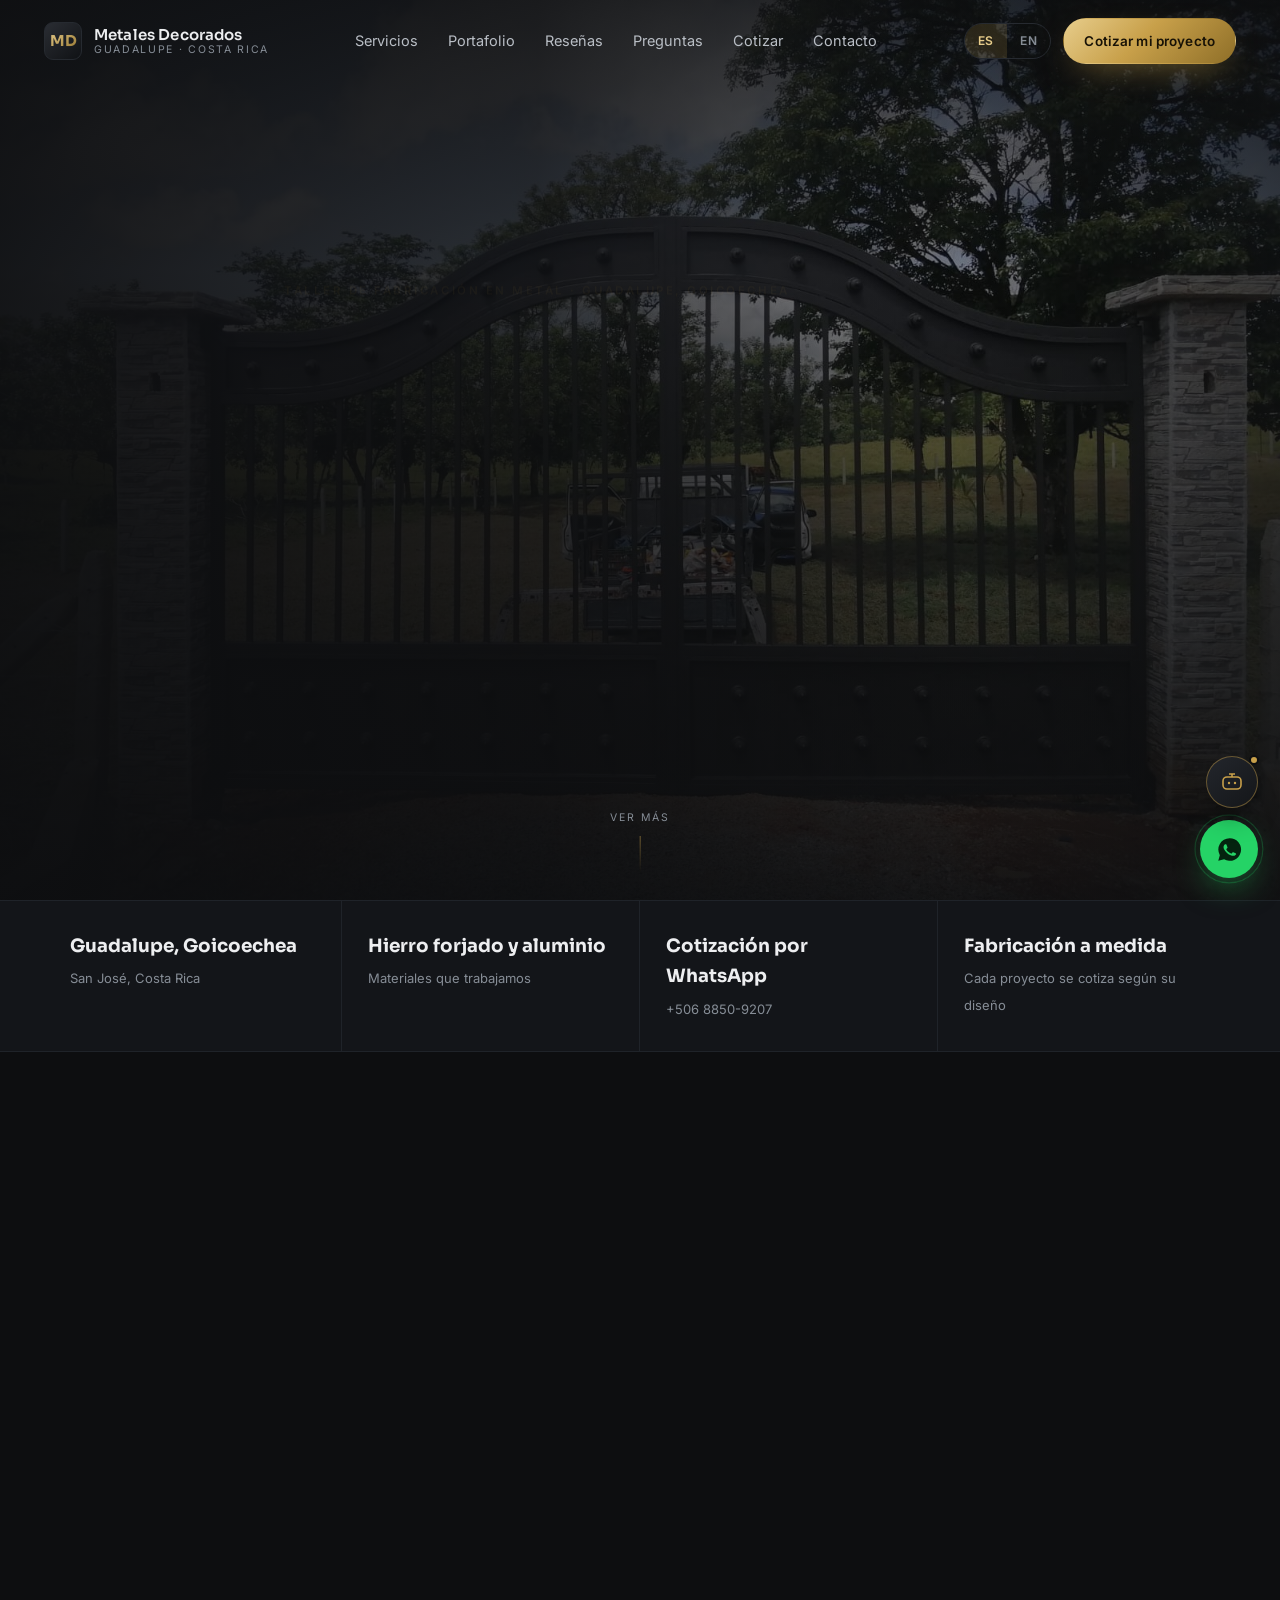
==== commit 586e05d8: "Publicar sitio: quitar barra de demo, permitir indexado - amedida/index.html (y su copia en publicar" ====
--- a/index.html
+++ b/index.html
@@ -5,7 +5,7 @@
 <meta name="viewport" content="width=device-width, initial-scale=1">
 <meta http-equiv="refresh" content="0; url=amedida/index.html">
 <link rel="canonical" href="https://metalesdecorados.com/">
-<meta name="robots" content="noindex,nofollow">
+<meta name="robots" content="index,follow">
 <title>Metales Decorados</title>
 </head>
 <body>
